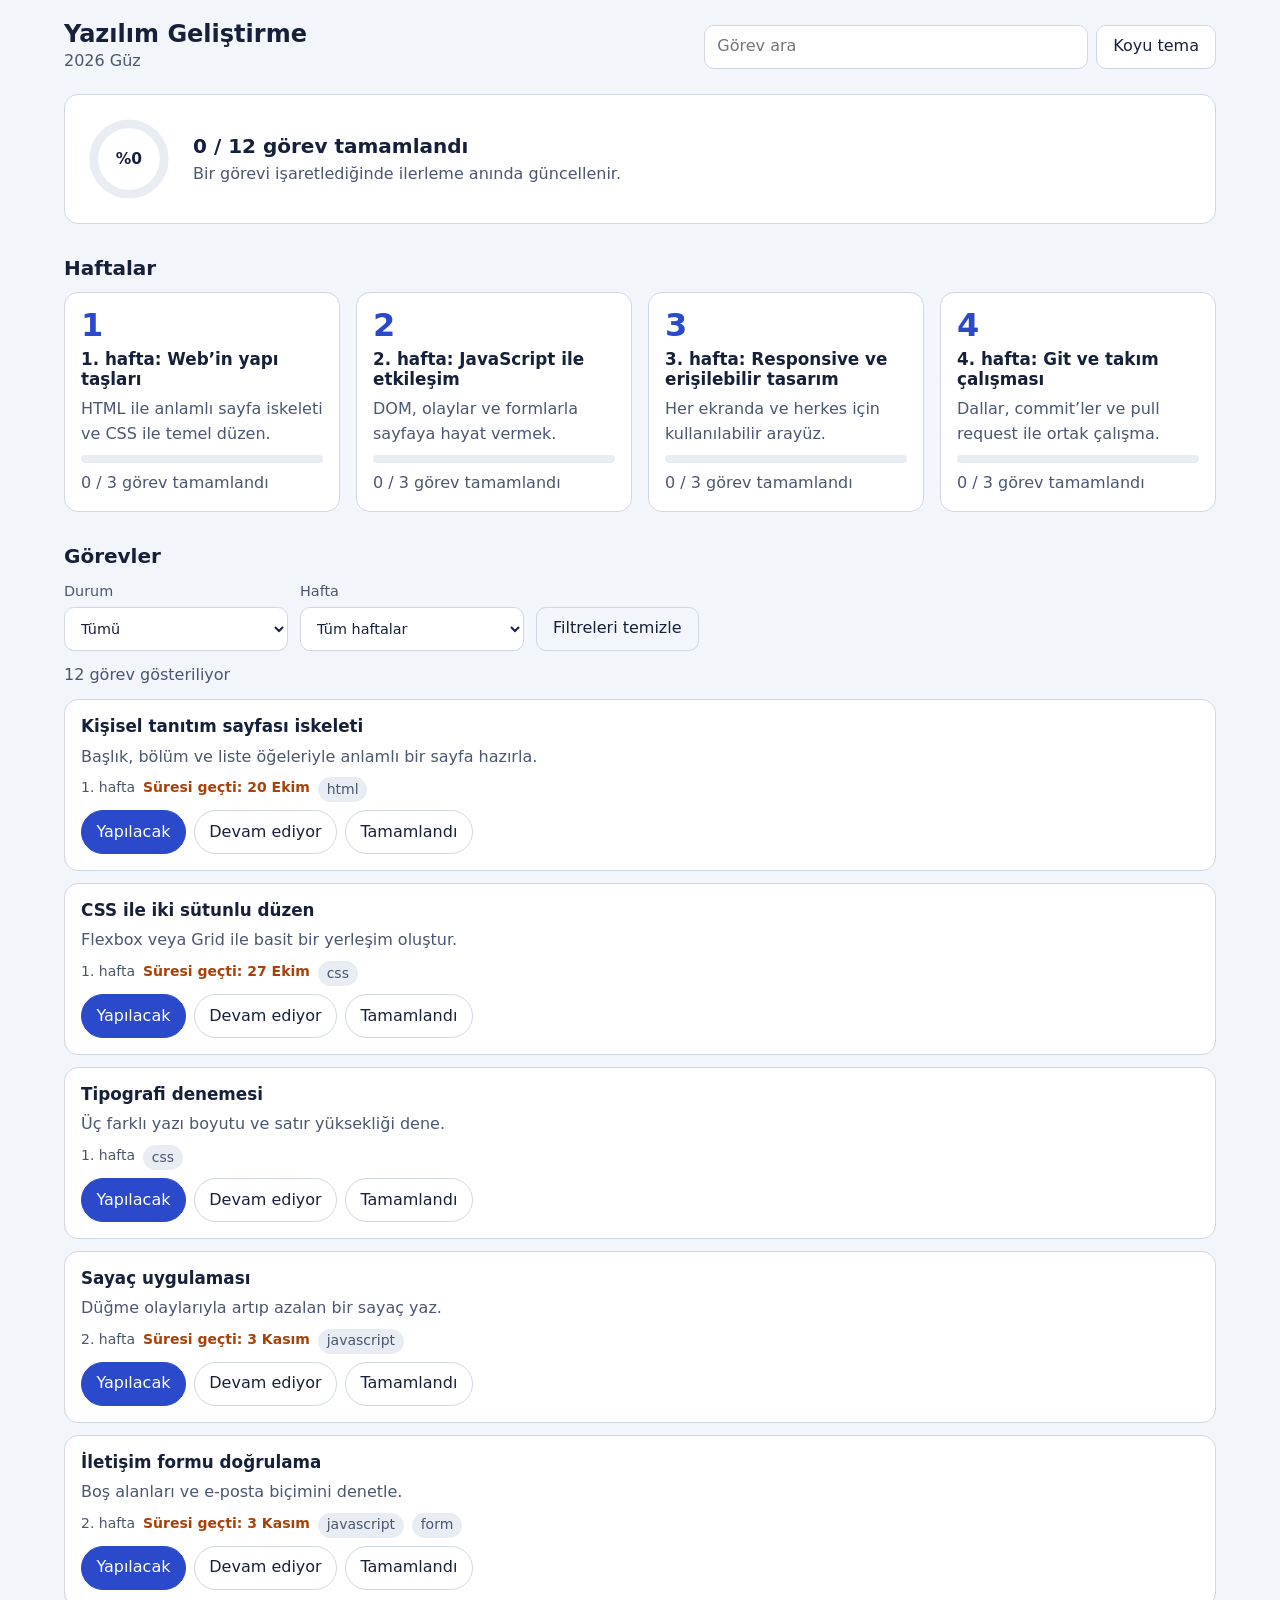
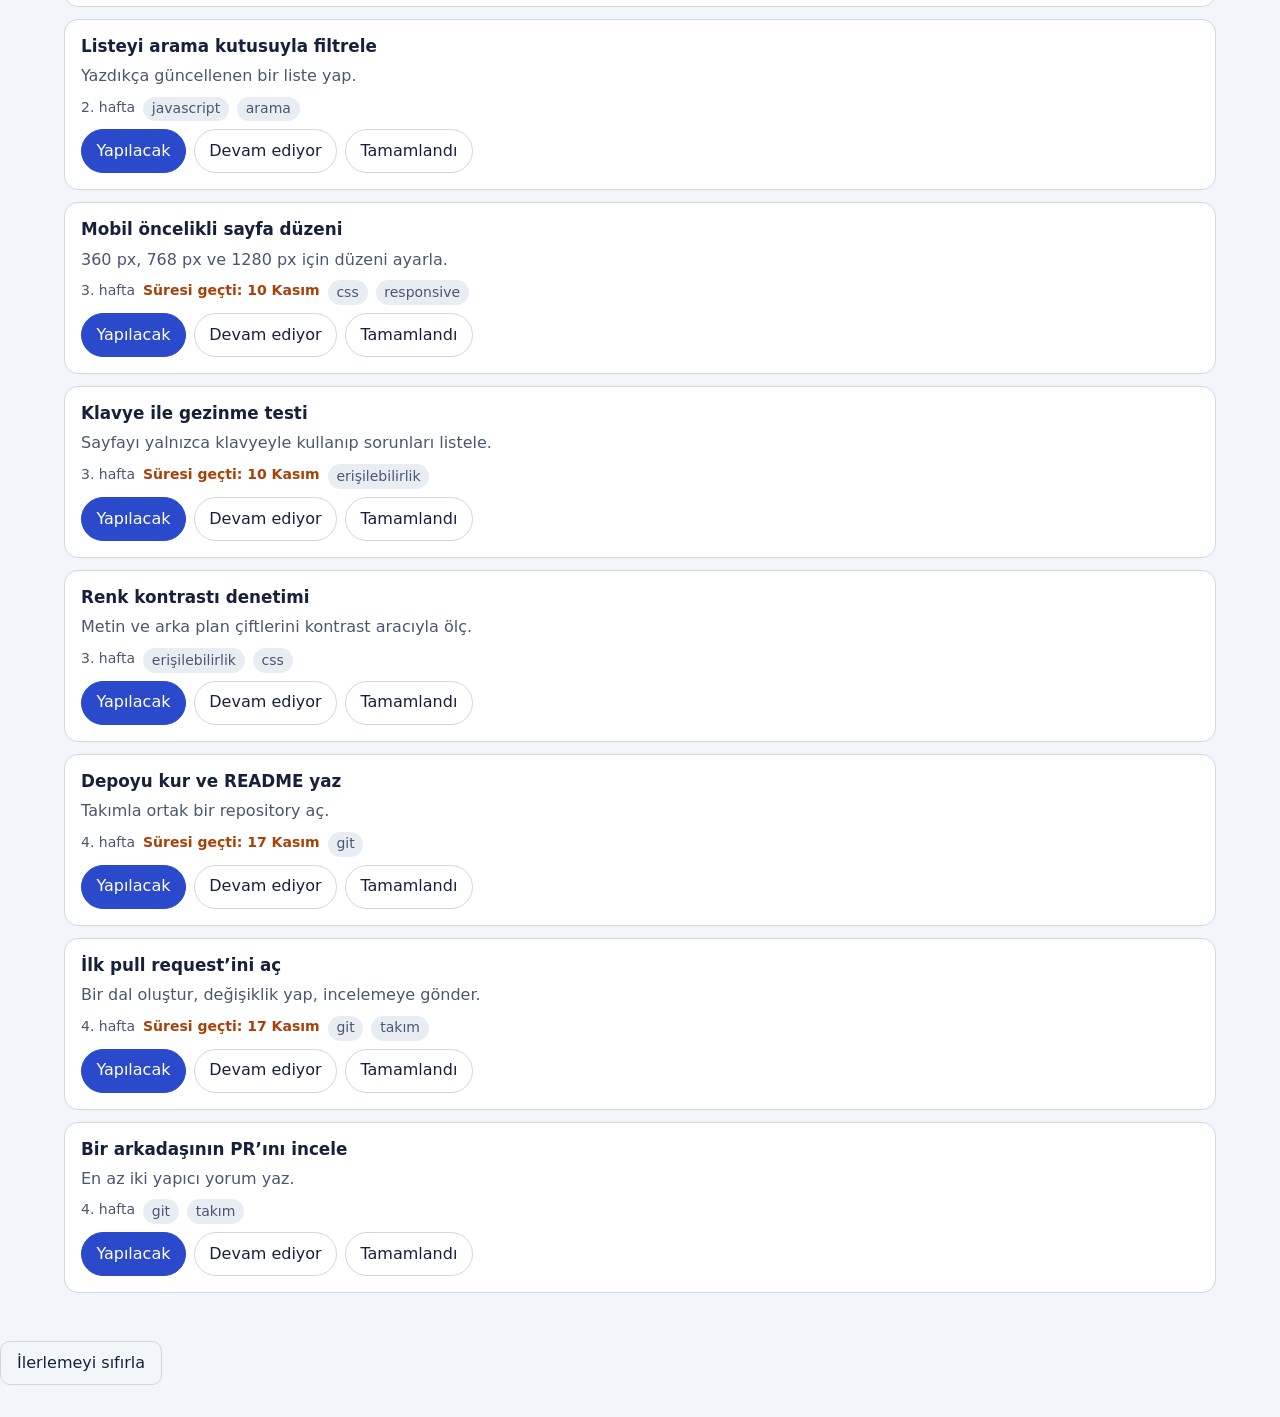
==== index.html @ 651971af "feat(ui): sayfa iskeleti, responsive tasarim ve ana arayuz bilesenlerini ekle" ====
<!DOCTYPE html>
<html lang="tr">
<head>
  <meta charset="utf-8">
  <meta name="viewport" content="width=device-width, initial-scale=1">
  <title>Ders Deneyimi Panosu</title>
  <meta name="description" content="Haftalık ders içeriklerini, görevleri ve ilerlemeni takip et.">
  <link rel="stylesheet" href="css/styles.css">
  <script type="module" src="js/main.js"></script>
</head>
<body>
  <a class="skip-link" href="#gorevler">Görevlere geç</a>

  <header class="topbar">
    <div class="topbar__title">
      <h1 id="course-title">Ders Deneyimi Panosu</h1>
      <p id="course-term" class="muted"></p>
    </div>
    <div class="topbar__tools">
      <label class="search" for="search">
        <span class="visually-hidden">Görevlerde ara</span>
        <input id="search" type="search" placeholder="Görev ara" autocomplete="off">
      </label>
      <button id="theme-toggle" class="btn" type="button" aria-pressed="false">Koyu tema</button>
    </div>
  </header>

  <main>
    <div id="notice" class="notice" role="status" hidden></div>

    <section class="overview" aria-labelledby="progress-heading">
      <h2 id="progress-heading" class="visually-hidden">Genel ilerleme</h2>
      <div id="progress-summary"></div>
    </section>

    <section aria-labelledby="weeks-heading">
      <h2 id="weeks-heading">Haftalar</h2>
      <div id="weeks" class="weeks"></div>
      <div id="week-detail" class="week-detail" hidden></div>
    </section>

    <section id="gorevler" aria-labelledby="tasks-heading" tabindex="-1">
      <h2 id="tasks-heading">Görevler</h2>
      <div class="filters" role="group" aria-label="Görev filtreleri">
        <label>Durum
          <select id="filter-status">
            <option value="all">Tümü</option>
            <option value="todo">Yapılacak</option>
            <option value="in_progress">Devam eden</option>
            <option value="done">Tamamlanan</option>
          </select>
        </label>
        <label>Hafta
          <select id="filter-week"><option value="all">Tüm haftalar</option></select>
        </label>
        <button id="filter-clear" class="btn btn--quiet" type="button">Filtreleri temizle</button>
      </div>
      <p id="result-count" class="muted" aria-live="polite"></p>
      <ul id="task-list" class="tasks"></ul>
    </section>
  </main>

  <footer class="footer muted">
    <button id="reset" class="btn btn--quiet" type="button">İlerlemeyi sıfırla</button>
  </footer>
</body>
</html>
---- css/styles.css ----
/* Tasarım belirteçleri (design tokens). Koyu tema: sistem tercihi veya data-theme="dark". */
:root {
  --bg: #f2f5f9;
  --surface: #ffffff;
  --surface-2: #e8edf4;
  --ink: #17203a;
  --ink-soft: #4b5670;
  --line: #cfd7e3;
  --accent: #2b4acb;
  --accent-ink: #ffffff;
  --done: #11795a;
  --warn: #a8420a;
  --focus: #2b4acb;
  --radius: 14px;
  --font: system-ui, -apple-system, "Segoe UI", Roboto, sans-serif;
  color-scheme: light;
}

@media (prefers-color-scheme: dark) {
  :root:not([data-theme="light"]) {
    --bg: #0f1424;
    --surface: #182038;
    --surface-2: #222c4a;
    --ink: #e8ecf8;
    --ink-soft: #aab4d0;
    --line: #2f3a5c;
    --accent: #8ea2ff;
    --accent-ink: #0f1424;
    --done: #4fd1a5;
    --warn: #ffb27a;
    --focus: #8ea2ff;
    color-scheme: dark;
  }
}

:root[data-theme="dark"] {
  --bg: #0f1424;
  --surface: #182038;
  --surface-2: #222c4a;
  --ink: #e8ecf8;
  --ink-soft: #aab4d0;
  --line: #2f3a5c;
  --accent: #8ea2ff;
  --accent-ink: #0f1424;
  --done: #4fd1a5;
  --warn: #ffb27a;
  --focus: #8ea2ff;
  color-scheme: dark;
}

*, *::before, *::after { box-sizing: border-box; }

html { scroll-behavior: smooth; }

body {
  margin: 0;
  font-family: var(--font);
  font-size: 1rem;
  line-height: 1.55;
  color: var(--ink);
  background: var(--bg);
}

main, .topbar, .footer {
  width: min(100% - 2rem, 72rem);
  margin-inline: auto;
}

h1, h2, h3 { line-height: 1.2; margin: 0; }
h1 { font-size: 1.5rem; }
h2 { font-size: 1.25rem; margin-bottom: 0.75rem; }
h3 { font-size: 1.05rem; }

.muted { color: var(--ink-soft); margin: 0; }

.visually-hidden {
  position: absolute; width: 1px; height: 1px; padding: 0; margin: -1px;
  overflow: hidden; clip: rect(0 0 0 0); white-space: nowrap; border: 0;
}

.skip-link {
  position: absolute; left: 0.5rem; top: -4rem;
  background: var(--accent); color: var(--accent-ink);
  padding: 0.6rem 1rem; border-radius: 8px; z-index: 10;
}
.skip-link:focus { top: 0.5rem; }

:focus-visible { outline: 3px solid var(--focus); outline-offset: 2px; }

/* Üst çubuk */
.topbar {
  display: flex; flex-wrap: wrap; gap: 1rem;
  align-items: center; justify-content: space-between;
  padding-block: 1.25rem;
}
.topbar__tools { display: flex; gap: 0.5rem; flex: 1 1 18rem; justify-content: flex-end; }
.search { flex: 1 1 12rem; max-width: 24rem; }

input[type="search"], select {
  width: 100%; min-height: 44px; padding: 0.5rem 0.75rem;
  font: inherit; color: var(--ink);
  background: var(--surface); border: 1px solid var(--line); border-radius: 10px;
}

.btn {
  min-height: 44px; padding: 0.5rem 1rem; font: inherit; cursor: pointer;
  color: var(--ink); background: var(--surface);
  border: 1px solid var(--line); border-radius: 10px;
}
.btn:hover { background: var(--surface-2); }
.btn--quiet { background: transparent; }

main { display: grid; gap: 2rem; padding-bottom: 3rem; }

.notice {
  padding: 0.75rem 1rem; border-radius: 10px;
  background: var(--surface-2); border: 1px solid var(--line);
}

/* Genel ilerleme */
.overview {
  display: flex; align-items: center; gap: 1.25rem;
  padding: 1.25rem; border-radius: var(--radius);
  background: var(--surface); border: 1px solid var(--line);
}
.ring { width: 5.5rem; height: 5.5rem; flex: none; }
.ring__track { stroke: var(--surface-2); }
.ring__value { stroke: var(--done); transition: stroke-dashoffset 0.3s ease; }
.ring text { fill: var(--ink); font-weight: 700; font-size: 1.1rem; }
.overview__text strong { font-size: 1.25rem; }

/* Hafta kartları */
.weeks { display: grid; gap: 1rem; grid-template-columns: repeat(auto-fill, minmax(15rem, 1fr)); }

.week-card {
  display: grid; gap: 0.5rem; text-align: left; font: inherit; color: inherit;
  padding: 1rem; cursor: pointer; min-height: 44px;
  background: var(--surface); border: 1px solid var(--line); border-radius: var(--radius);
}
.week-card:hover { border-color: var(--accent); }
.week-card[aria-pressed="true"] { border-color: var(--accent); box-shadow: inset 0 0 0 2px var(--accent); }
.week-card__no { font-size: 2rem; font-weight: 800; line-height: 1; color: var(--accent); }
.bar { height: 0.5rem; border-radius: 99px; background: var(--surface-2); overflow: hidden; }
.bar > span { display: block; height: 100%; background: var(--done); transition: width 0.3s ease; }

.week-detail {
  margin-top: 1rem; padding: 1rem 1.25rem; border-radius: var(--radius);
  background: var(--surface); border: 1px solid var(--line);
}
.week-detail ul { margin: 0.5rem 0 0; padding-left: 1.25rem; }
.week-detail a { color: var(--accent); }

/* Filtreler */
.filters { display: flex; flex-wrap: wrap; gap: 0.75rem; align-items: end; margin-bottom: 0.75rem; }
.filters label { display: grid; gap: 0.25rem; font-size: 0.9rem; color: var(--ink-soft); flex: 1 1 10rem; max-width: 14rem; }

/* Görevler */
.tasks { list-style: none; margin: 0.75rem 0 0; padding: 0; display: grid; gap: 0.75rem; }

.task {
  display: grid; gap: 0.5rem; padding: 1rem;
  background: var(--surface); border: 1px solid var(--line); border-radius: var(--radius);
}
.task[data-status="done"] .task__title { text-decoration: line-through; color: var(--ink-soft); }
.task__meta { display: flex; flex-wrap: wrap; gap: 0.5rem; font-size: 0.875rem; color: var(--ink-soft); }
.tag { padding: 0.1rem 0.55rem; border-radius: 99px; background: var(--surface-2); }
.overdue { color: var(--warn); font-weight: 600; }

.status { display: flex; flex-wrap: wrap; gap: 0.5rem; }
.status button {
  min-height: 44px; padding: 0.4rem 0.9rem; font: inherit; cursor: pointer;
  color: var(--ink); background: var(--surface); border: 1px solid var(--line); border-radius: 99px;
}
.status button[aria-pressed="true"] { background: var(--accent); color: var(--accent-ink); border-color: var(--accent); }

.empty { padding: 1.5rem; text-align: center; border: 1px dashed var(--line); border-radius: var(--radius); }

.footer { padding-bottom: 2rem; }

@media (max-width: 40rem) {
  .overview { flex-direction: column; align-items: flex-start; }
  .topbar__tools { justify-content: stretch; }
  .filters label { max-width: none; }
}

@media (prefers-reduced-motion: reduce) {
  * { transition: none !important; scroll-behavior: auto !important; }
}
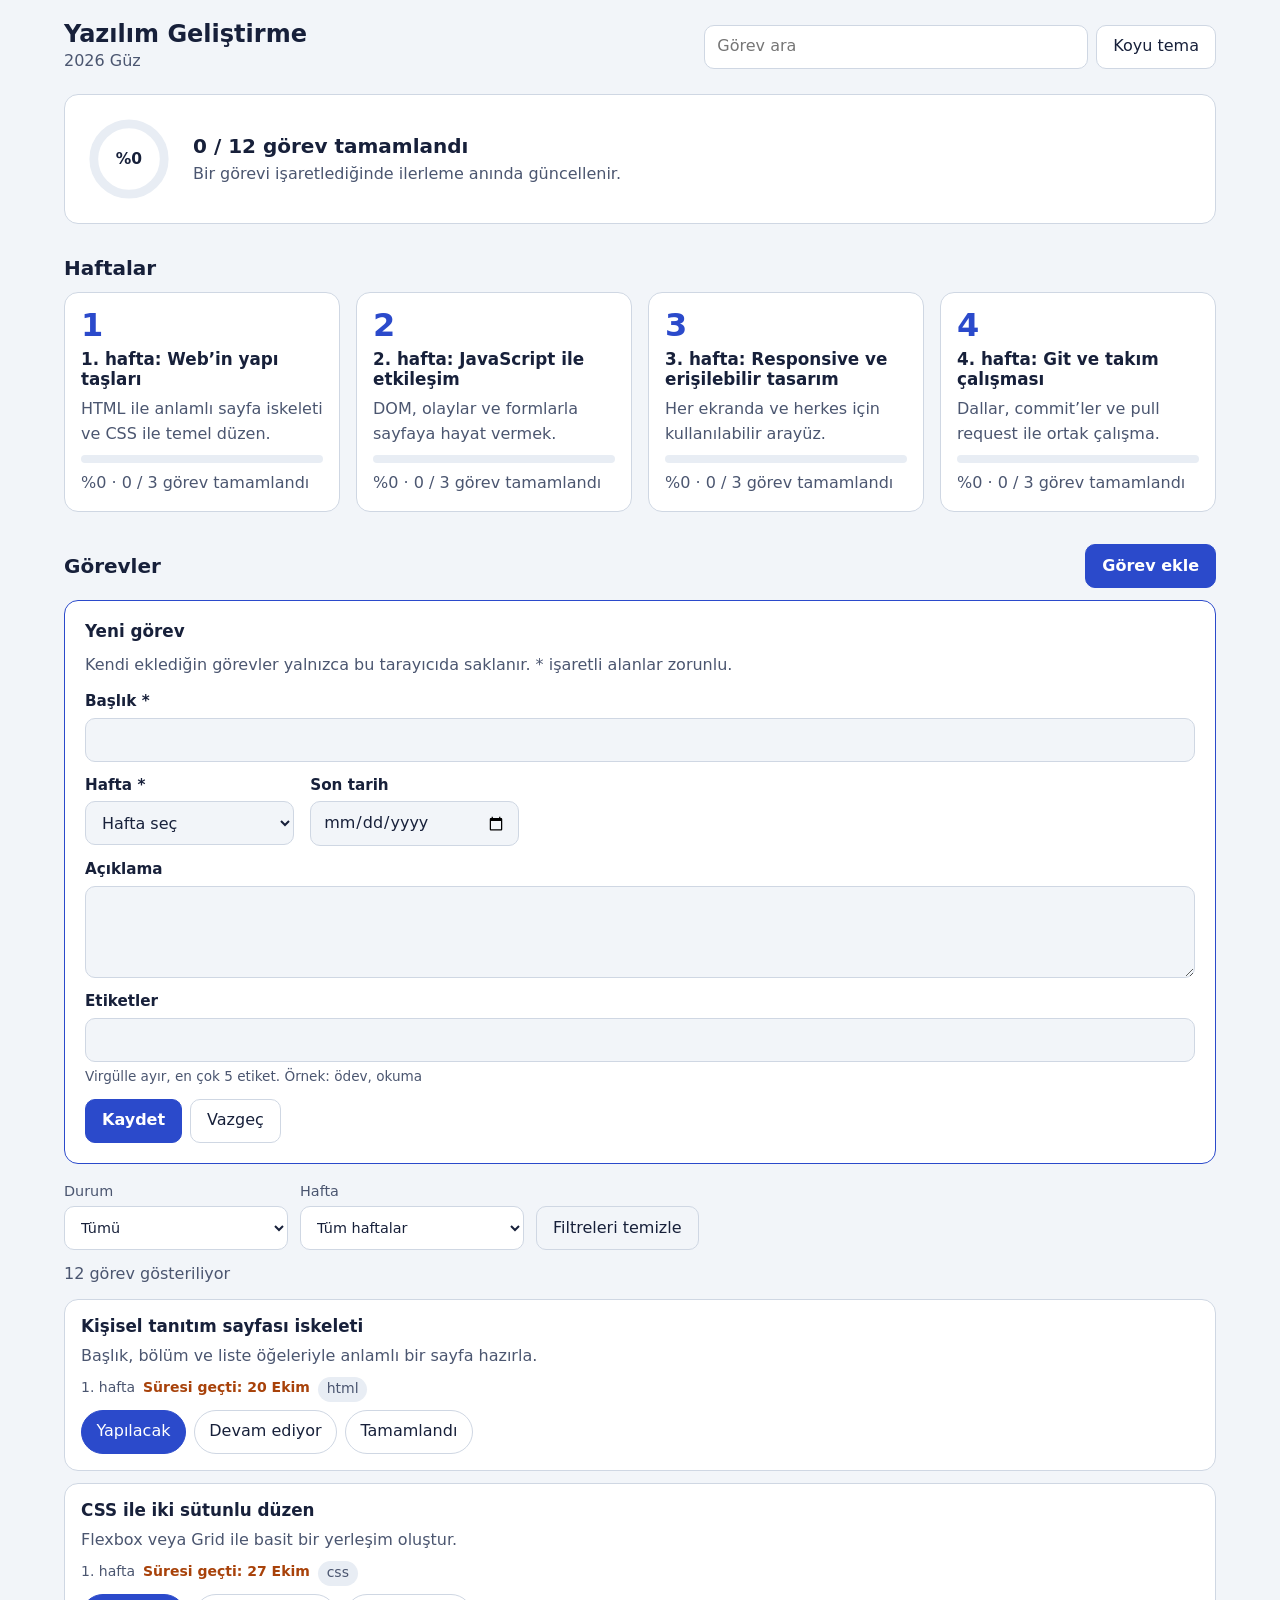
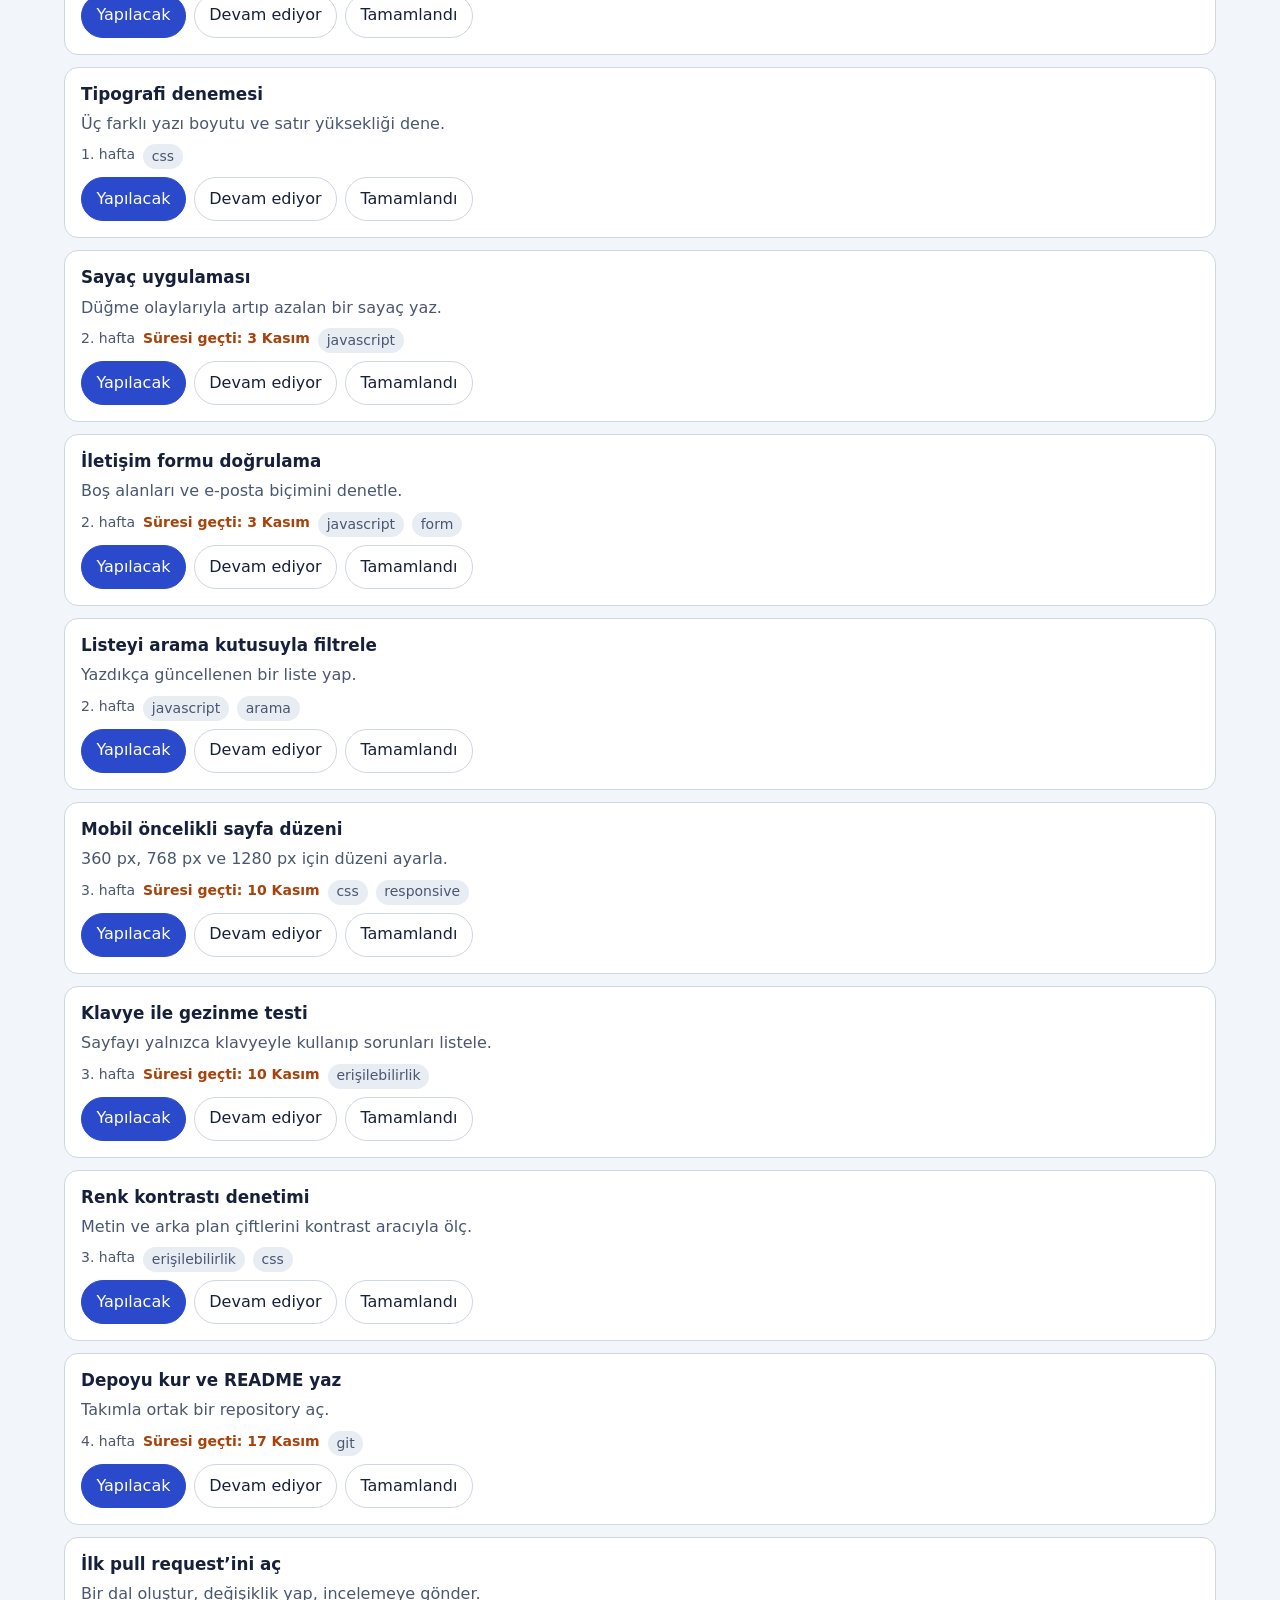
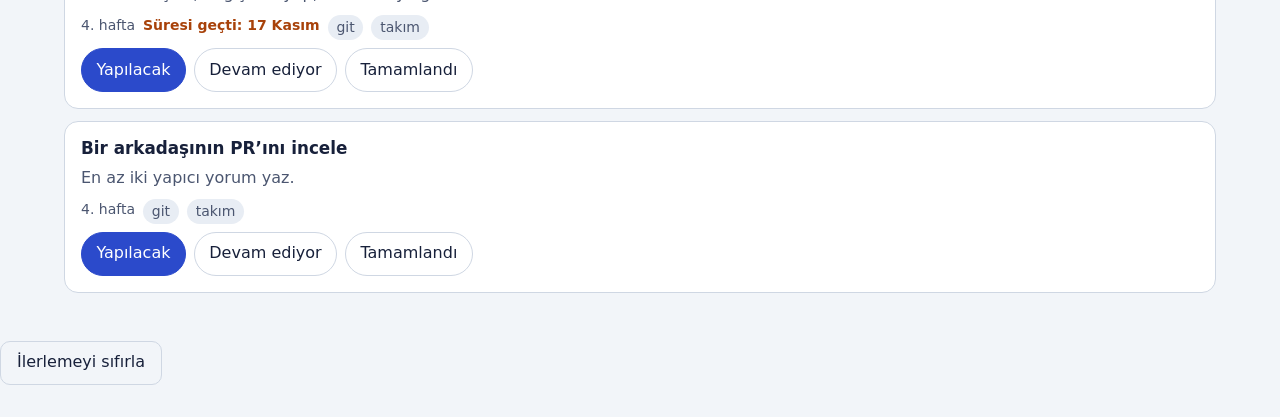
==== commit 614baad5: "feat: kendi görevini ekleme, düzenleme ve silme formu (#85) Teknik doküman form etkileşimini, takip " ====
--- a/index.html
+++ b/index.html
@@ -5,6 +5,13 @@
   <meta name="viewport" content="width=device-width, initial-scale=1">
   <title>Ders Deneyimi Panosu</title>
   <meta name="description" content="Haftalık ders içeriklerini, görevleri ve ilerlemeni takip et.">
+  <script>
+    // Kayıtlı temayı CSS yüklenmeden uygula; koyu tema seçiliyken sayfa bir an açık görünmesin (#51).
+    try {
+      const theme = JSON.parse(localStorage.getItem('ldp:v1:prefs'))?.theme;
+      if (theme === 'light' || theme === 'dark') document.documentElement.setAttribute('data-theme', theme);
+    } catch { /* depolama yoksa sistem teması kullanılır */ }
+  </script>
   <link rel="stylesheet" href="css/styles.css">
   <script type="module" src="js/main.js"></script>
 </head>
@@ -27,6 +34,7 @@
 
   <main>
     <div id="notice" class="notice" role="status" hidden></div>
+    <p id="announce" class="visually-hidden" role="status" aria-live="polite"></p>
 
     <section class="overview" aria-labelledby="progress-heading">
       <h2 id="progress-heading" class="visually-hidden">Genel ilerleme</h2>
@@ -40,7 +48,48 @@
     </section>
 
     <section id="gorevler" aria-labelledby="tasks-heading" tabindex="-1">
-      <h2 id="tasks-heading">Görevler</h2>
+      <div class="section-head">
+        <h2 id="tasks-heading">Görevler</h2>
+        <button id="task-add" class="btn btn--primary" type="button" aria-expanded="false" aria-controls="task-form">Görev ekle</button>
+      </div>
+
+      <form id="task-form" class="task-form" novalidate hidden aria-labelledby="task-form-heading">
+        <h3 id="task-form-heading">Yeni görev</h3>
+        <p class="muted">Kendi eklediğin görevler yalnızca bu tarayıcıda saklanır. <span aria-hidden="true">*</span> işaretli alanlar zorunlu.</p>
+        <div class="task-form__grid">
+          <div class="field field--wide">
+            <label for="tf-title">Başlık <span aria-hidden="true">*</span></label>
+            <input id="tf-title" name="title" type="text" maxlength="120" required aria-describedby="tf-title-error" autocomplete="off">
+            <p id="tf-title-error" class="field-error" hidden></p>
+          </div>
+          <div class="field">
+            <label for="tf-week">Hafta <span aria-hidden="true">*</span></label>
+            <select id="tf-week" name="weekId" required aria-describedby="tf-week-error"></select>
+            <p id="tf-week-error" class="field-error" hidden></p>
+          </div>
+          <div class="field">
+            <label for="tf-due">Son tarih</label>
+            <input id="tf-due" name="dueDate" type="date" aria-describedby="tf-due-error">
+            <p id="tf-due-error" class="field-error" hidden></p>
+          </div>
+          <div class="field field--wide">
+            <label for="tf-desc">Açıklama</label>
+            <textarea id="tf-desc" name="description" rows="3" maxlength="500" aria-describedby="tf-desc-error"></textarea>
+            <p id="tf-desc-error" class="field-error" hidden></p>
+          </div>
+          <div class="field field--wide">
+            <label for="tf-tags">Etiketler</label>
+            <input id="tf-tags" name="tags" type="text" autocomplete="off" aria-describedby="tf-tags-hint tf-tags-error">
+            <p id="tf-tags-hint" class="muted field-hint">Virgülle ayır, en çok 5 etiket. Örnek: ödev, okuma</p>
+            <p id="tf-tags-error" class="field-error" hidden></p>
+          </div>
+        </div>
+        <div class="task-form__actions">
+          <button class="btn btn--primary" type="submit">Kaydet</button>
+          <button id="task-form-cancel" class="btn btn--quiet" type="button">Vazgeç</button>
+        </div>
+      </form>
+
       <div class="filters" role="group" aria-label="Görev filtreleri">
         <label>Durum
           <select id="filter-status">
--- a/css/styles.css
+++ b/css/styles.css
@@ -123,6 +123,7 @@
   padding: 1.25rem; border-radius: var(--radius);
   background: var(--surface); border: 1px solid var(--line);
 }
+.overview__inner { display: flex; flex-wrap: wrap; align-items: center; gap: 1.25rem; }
 .ring { width: 5.5rem; height: 5.5rem; flex: none; }
 .ring__track { stroke: var(--surface-2); }
 .ring__value { stroke: var(--done); transition: stroke-dashoffset 0.3s ease; }
@@ -173,6 +174,35 @@
 }
 .status button[aria-pressed="true"] { background: var(--accent); color: var(--accent-ink); border-color: var(--accent); }
 
+/* Görev formu (#85) */
+.section-head { display: flex; flex-wrap: wrap; gap: 0.75rem; align-items: center; justify-content: space-between; margin-bottom: 0.75rem; }
+.section-head h2 { margin: 0; }
+.btn--primary { background: var(--accent); color: var(--accent-ink); border-color: var(--accent); font-weight: 600; }
+.btn--primary:hover { background: var(--accent); filter: brightness(1.08); }
+
+.task-form {
+  display: grid; gap: 0.75rem; margin-bottom: 1rem; padding: 1.25rem;
+  background: var(--surface); border: 1px solid var(--accent); border-radius: var(--radius);
+}
+.task-form__grid { display: grid; gap: 0.75rem 1rem; grid-template-columns: repeat(auto-fit, minmax(12rem, 1fr)); }
+.field { display: grid; gap: 0.25rem; align-content: start; }
+.field--wide { grid-column: 1 / -1; }
+.field label { font-weight: 600; font-size: 0.95rem; }
+.field input, .field textarea, .field select {
+  width: 100%; min-height: 44px; padding: 0.5rem 0.75rem; font: inherit; color: var(--ink);
+  background: var(--bg); border: 1px solid var(--line); border-radius: 10px;
+}
+.field textarea { resize: vertical; }
+.field [aria-invalid="true"] { border-color: var(--warn); box-shadow: inset 0 0 0 1px var(--warn); }
+.field-error { margin: 0; color: var(--warn); font-size: 0.9rem; font-weight: 600; }
+.field-hint { font-size: 0.85rem; }
+.task-form__actions { display: flex; flex-wrap: wrap; gap: 0.5rem; }
+
+.task__head { display: flex; flex-wrap: wrap; gap: 0.5rem; align-items: baseline; justify-content: space-between; }
+.task__tools { display: flex; gap: 0.25rem; }
+.task__tools .btn { min-height: 44px; padding: 0.35rem 0.75rem; font-size: 0.9rem; }
+.tag--own { background: transparent; border: 1px solid var(--accent); color: var(--accent); }
+
 .empty { padding: 1.5rem; text-align: center; border: 1px dashed var(--line); border-radius: var(--radius); }
 
 .footer { padding-bottom: 2rem; }
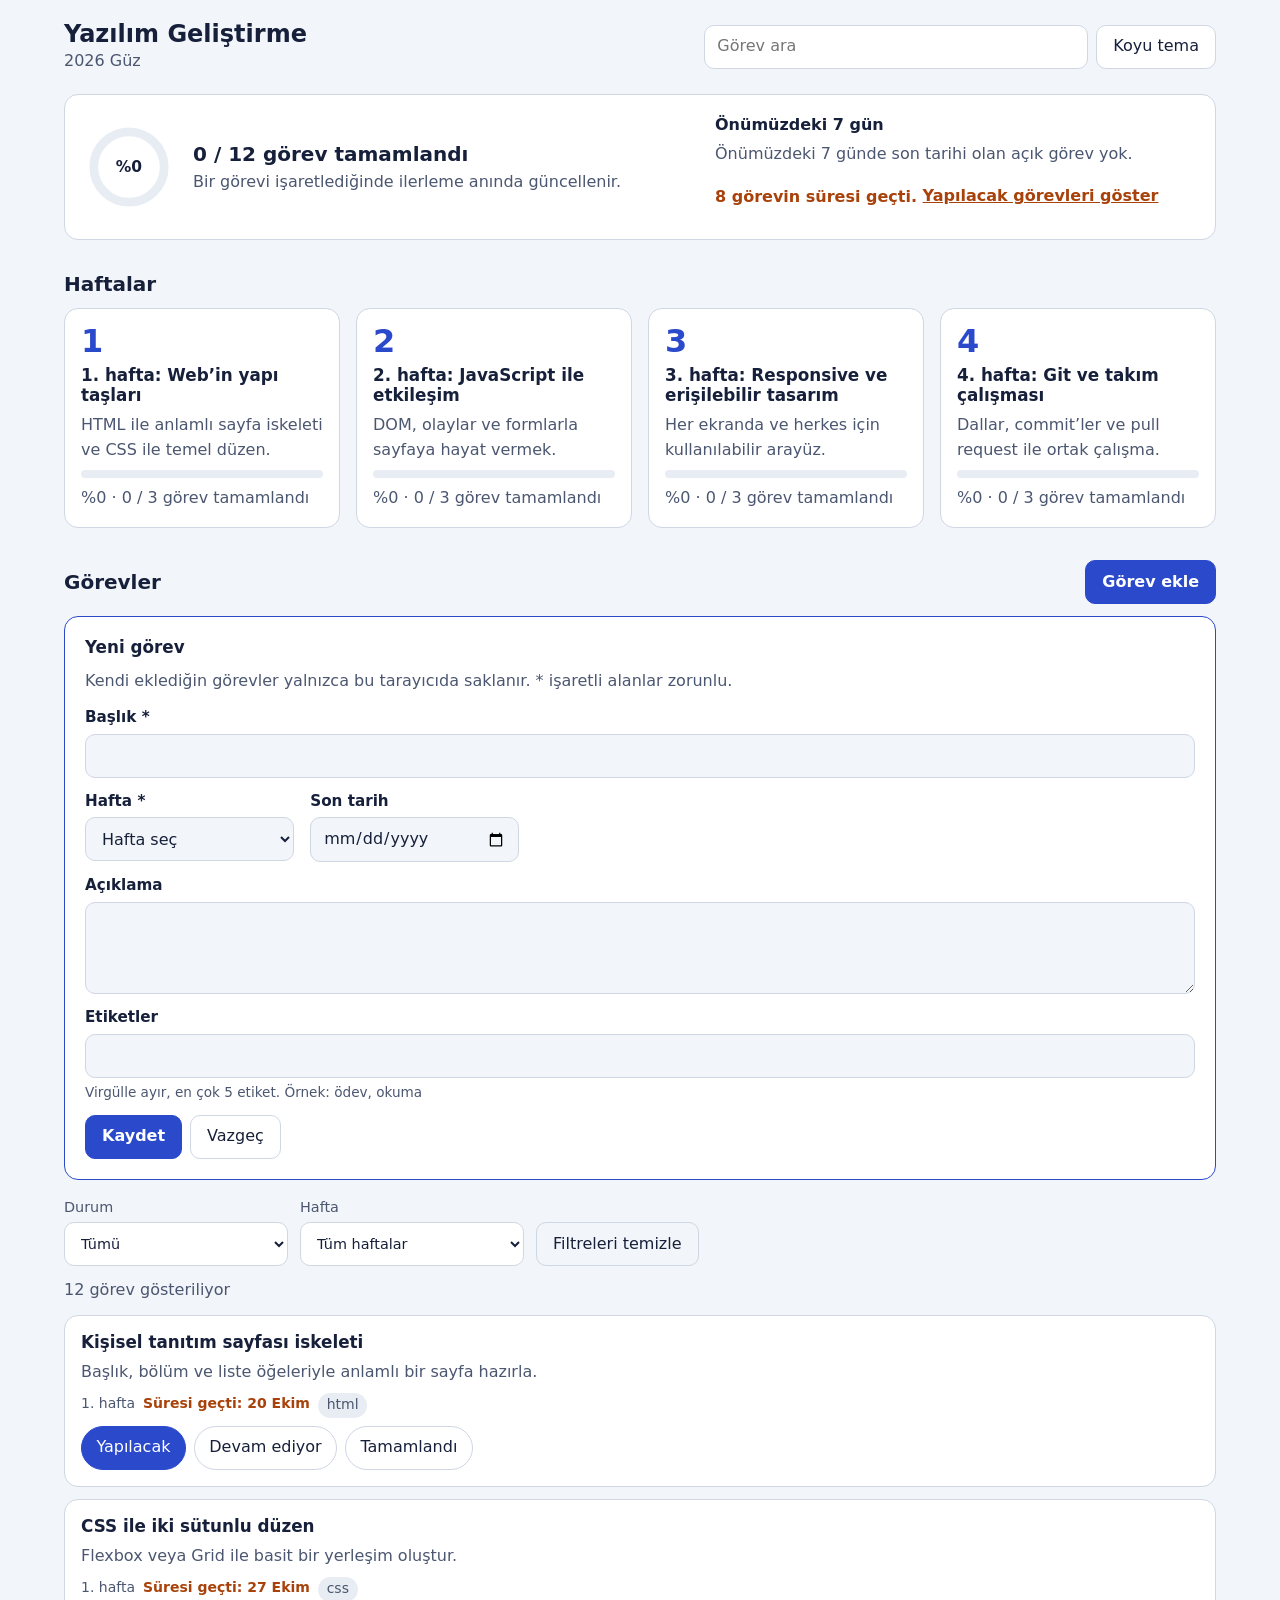
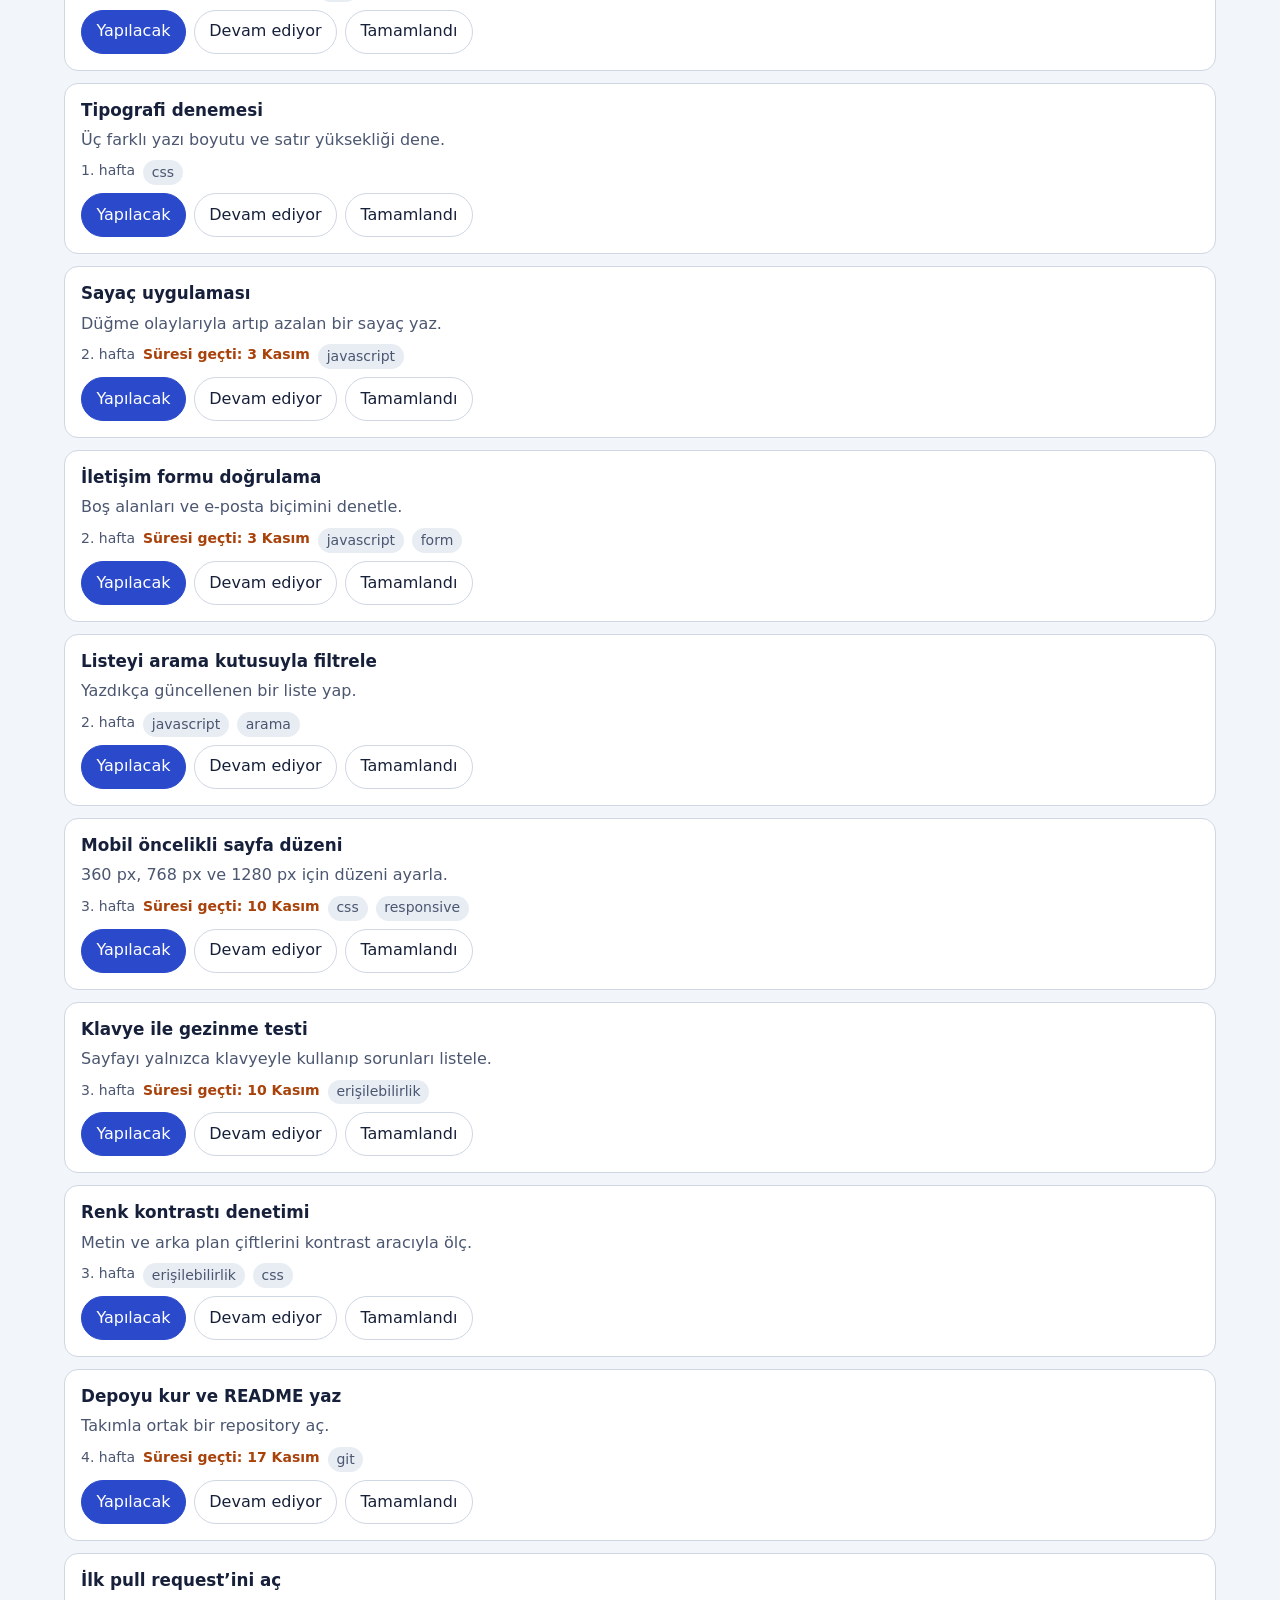
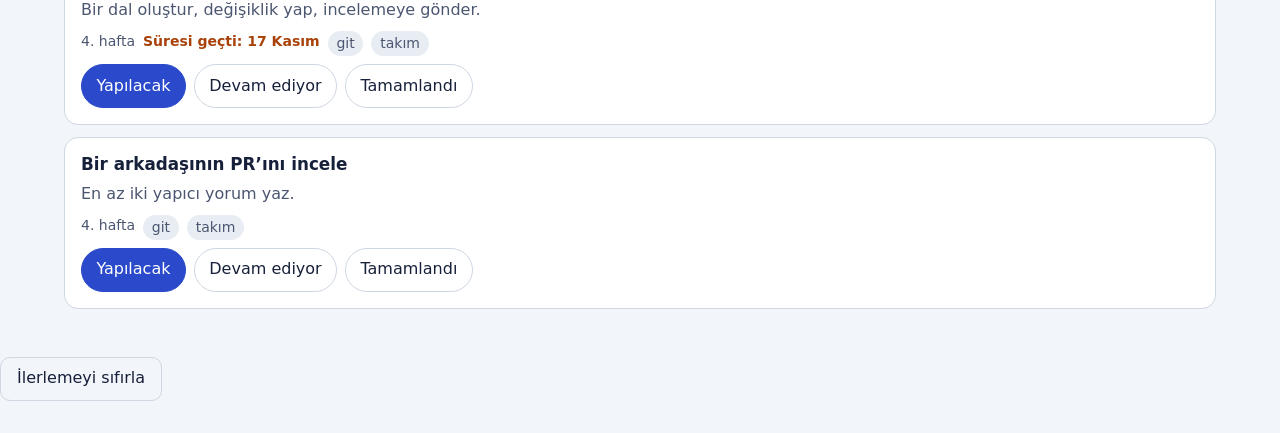
==== commit 90b42bb7: "feat: genel ilerlemenin yanına "önümüzdeki 7 gün" paneli ekle (#86) Teknik doküman projenin to-do li" ====
--- a/index.html
+++ b/index.html
@@ -39,6 +39,7 @@
     <section class="overview" aria-labelledby="progress-heading">
       <h2 id="progress-heading" class="visually-hidden">Genel ilerleme</h2>
       <div id="progress-summary"></div>
+      <div id="upcoming" class="upcoming" aria-labelledby="upcoming-heading"></div>
     </section>
 
     <section aria-labelledby="weeks-heading">
--- a/css/styles.css
+++ b/css/styles.css
@@ -130,6 +130,18 @@
 .ring text { fill: var(--ink); font-weight: 700; font-size: 1.1rem; }
 .overview__text strong { font-size: 1.25rem; }
 
+/* Yaklaşan görevler (#86) */
+.overview { flex-wrap: wrap; justify-content: space-between; }
+.upcoming { flex: 1 1 18rem; max-width: 30rem; display: grid; gap: 0.5rem; }
+.upcoming h3 { font-size: 1rem; }
+.upcoming ul { list-style: none; margin: 0; padding: 0; display: grid; gap: 0.35rem; }
+.upcoming li { display: flex; justify-content: space-between; gap: 0.75rem; padding: 0.4rem 0.6rem; border-radius: 8px; background: var(--surface-2); }
+.upcoming li span:first-child { overflow-wrap: anywhere; }
+.upcoming .when { flex: none; font-weight: 600; color: var(--ink-soft); }
+.upcoming .when--today { color: var(--accent); }
+.upcoming__overdue { margin: 0; color: var(--warn); font-weight: 600; }
+.upcoming__overdue button { font: inherit; color: inherit; background: none; border: 0; padding: 0; min-height: 44px; text-decoration: underline; cursor: pointer; }
+
 /* Hafta kartları */
 .weeks { display: grid; gap: 1rem; grid-template-columns: repeat(auto-fill, minmax(15rem, 1fr)); }
 
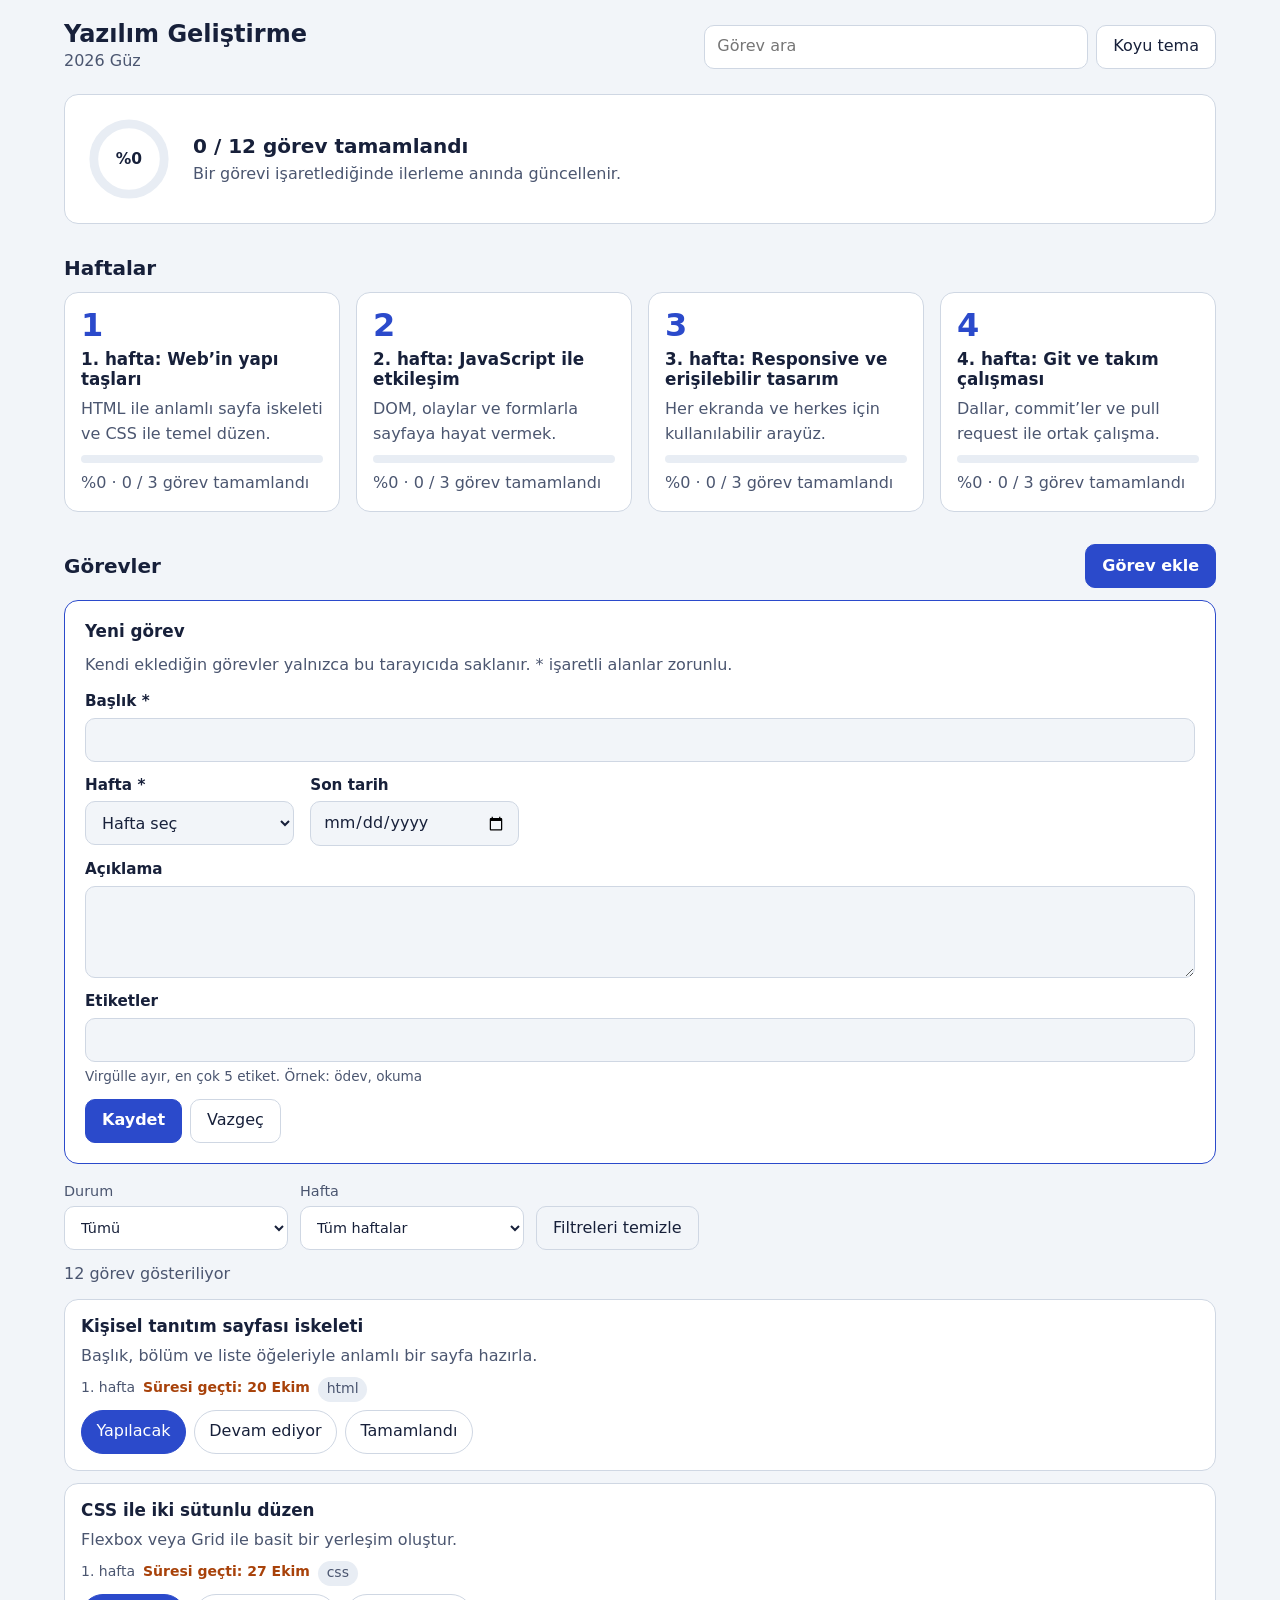
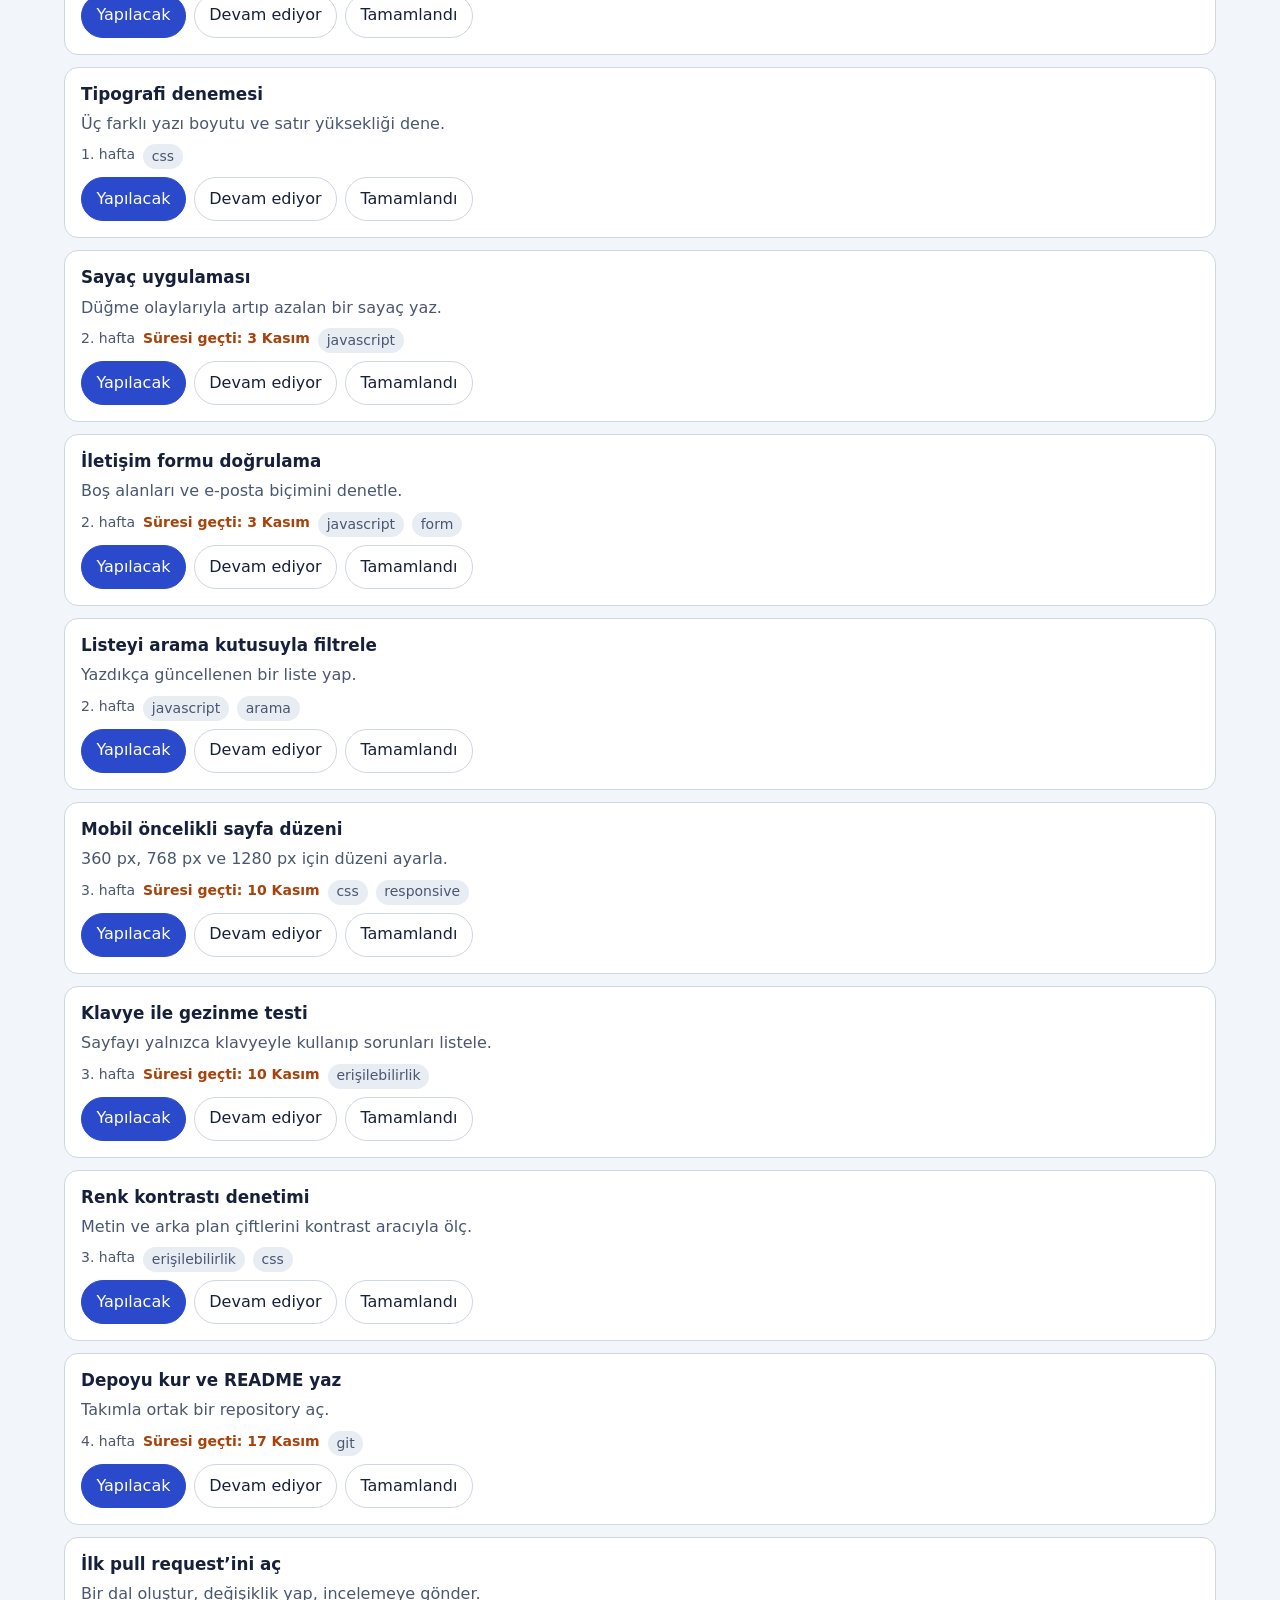
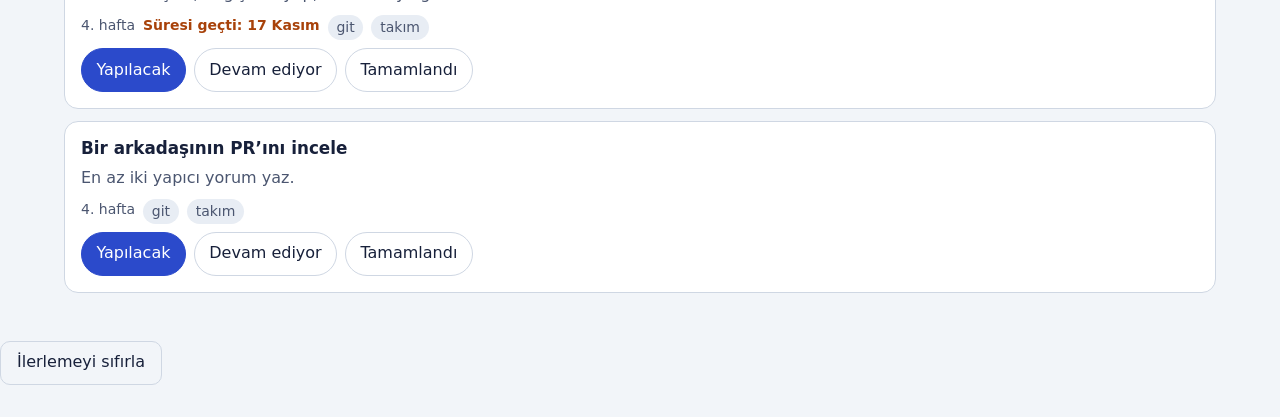
==== commit 51a40b8d: "Merge pull request #91 from hilalakca/feat/85-gorev-formu P1-07.4 Kendi görevini ekleme, düzenleme v" ====
--- a/index.html
+++ b/index.html
@@ -39,7 +39,6 @@
     <section class="overview" aria-labelledby="progress-heading">
       <h2 id="progress-heading" class="visually-hidden">Genel ilerleme</h2>
       <div id="progress-summary"></div>
-      <div id="upcoming" class="upcoming" aria-labelledby="upcoming-heading"></div>
     </section>
 
     <section aria-labelledby="weeks-heading">
--- a/css/styles.css
+++ b/css/styles.css
@@ -130,18 +130,6 @@
 .ring text { fill: var(--ink); font-weight: 700; font-size: 1.1rem; }
 .overview__text strong { font-size: 1.25rem; }
 
-/* Yaklaşan görevler (#86) */
-.overview { flex-wrap: wrap; justify-content: space-between; }
-.upcoming { flex: 1 1 18rem; max-width: 30rem; display: grid; gap: 0.5rem; }
-.upcoming h3 { font-size: 1rem; }
-.upcoming ul { list-style: none; margin: 0; padding: 0; display: grid; gap: 0.35rem; }
-.upcoming li { display: flex; justify-content: space-between; gap: 0.75rem; padding: 0.4rem 0.6rem; border-radius: 8px; background: var(--surface-2); }
-.upcoming li span:first-child { overflow-wrap: anywhere; }
-.upcoming .when { flex: none; font-weight: 600; color: var(--ink-soft); }
-.upcoming .when--today { color: var(--accent); }
-.upcoming__overdue { margin: 0; color: var(--warn); font-weight: 600; }
-.upcoming__overdue button { font: inherit; color: inherit; background: none; border: 0; padding: 0; min-height: 44px; text-decoration: underline; cursor: pointer; }
-
 /* Hafta kartları */
 .weeks { display: grid; gap: 1rem; grid-template-columns: repeat(auto-fill, minmax(15rem, 1fr)); }
 
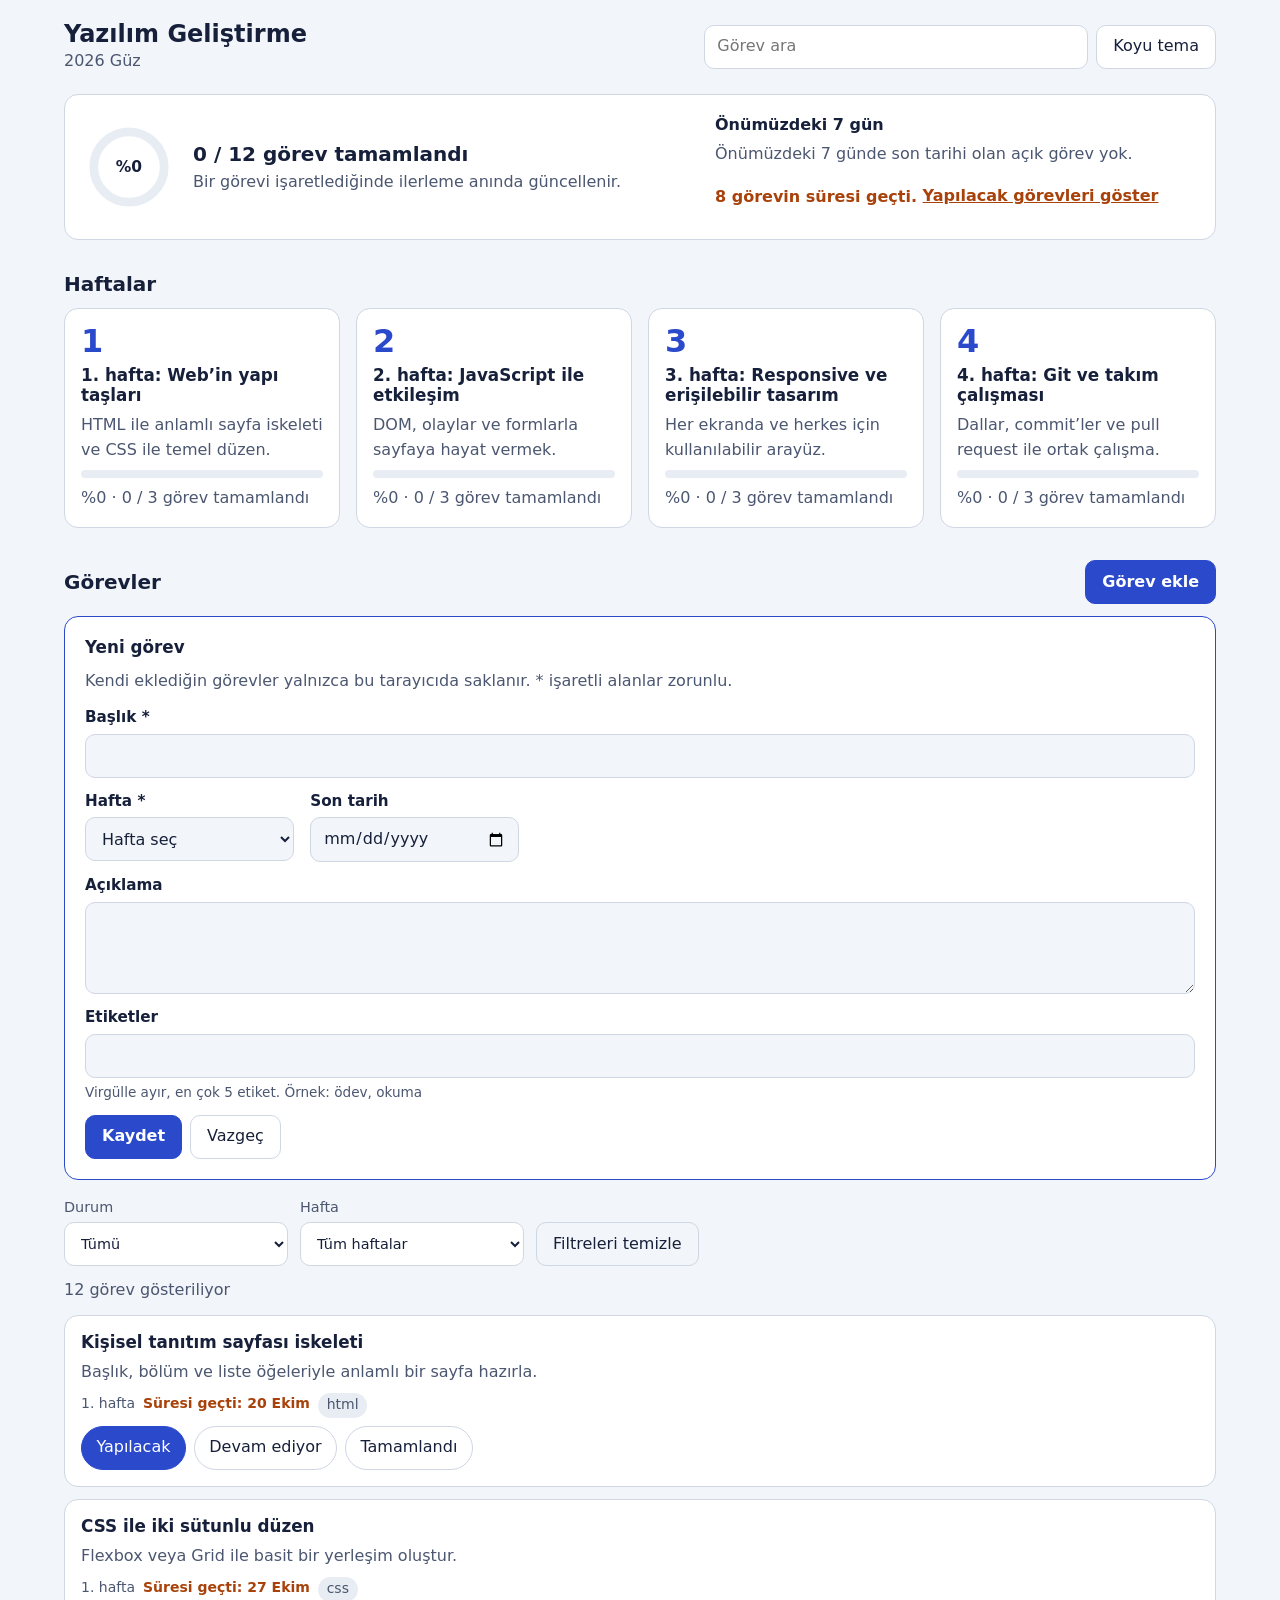
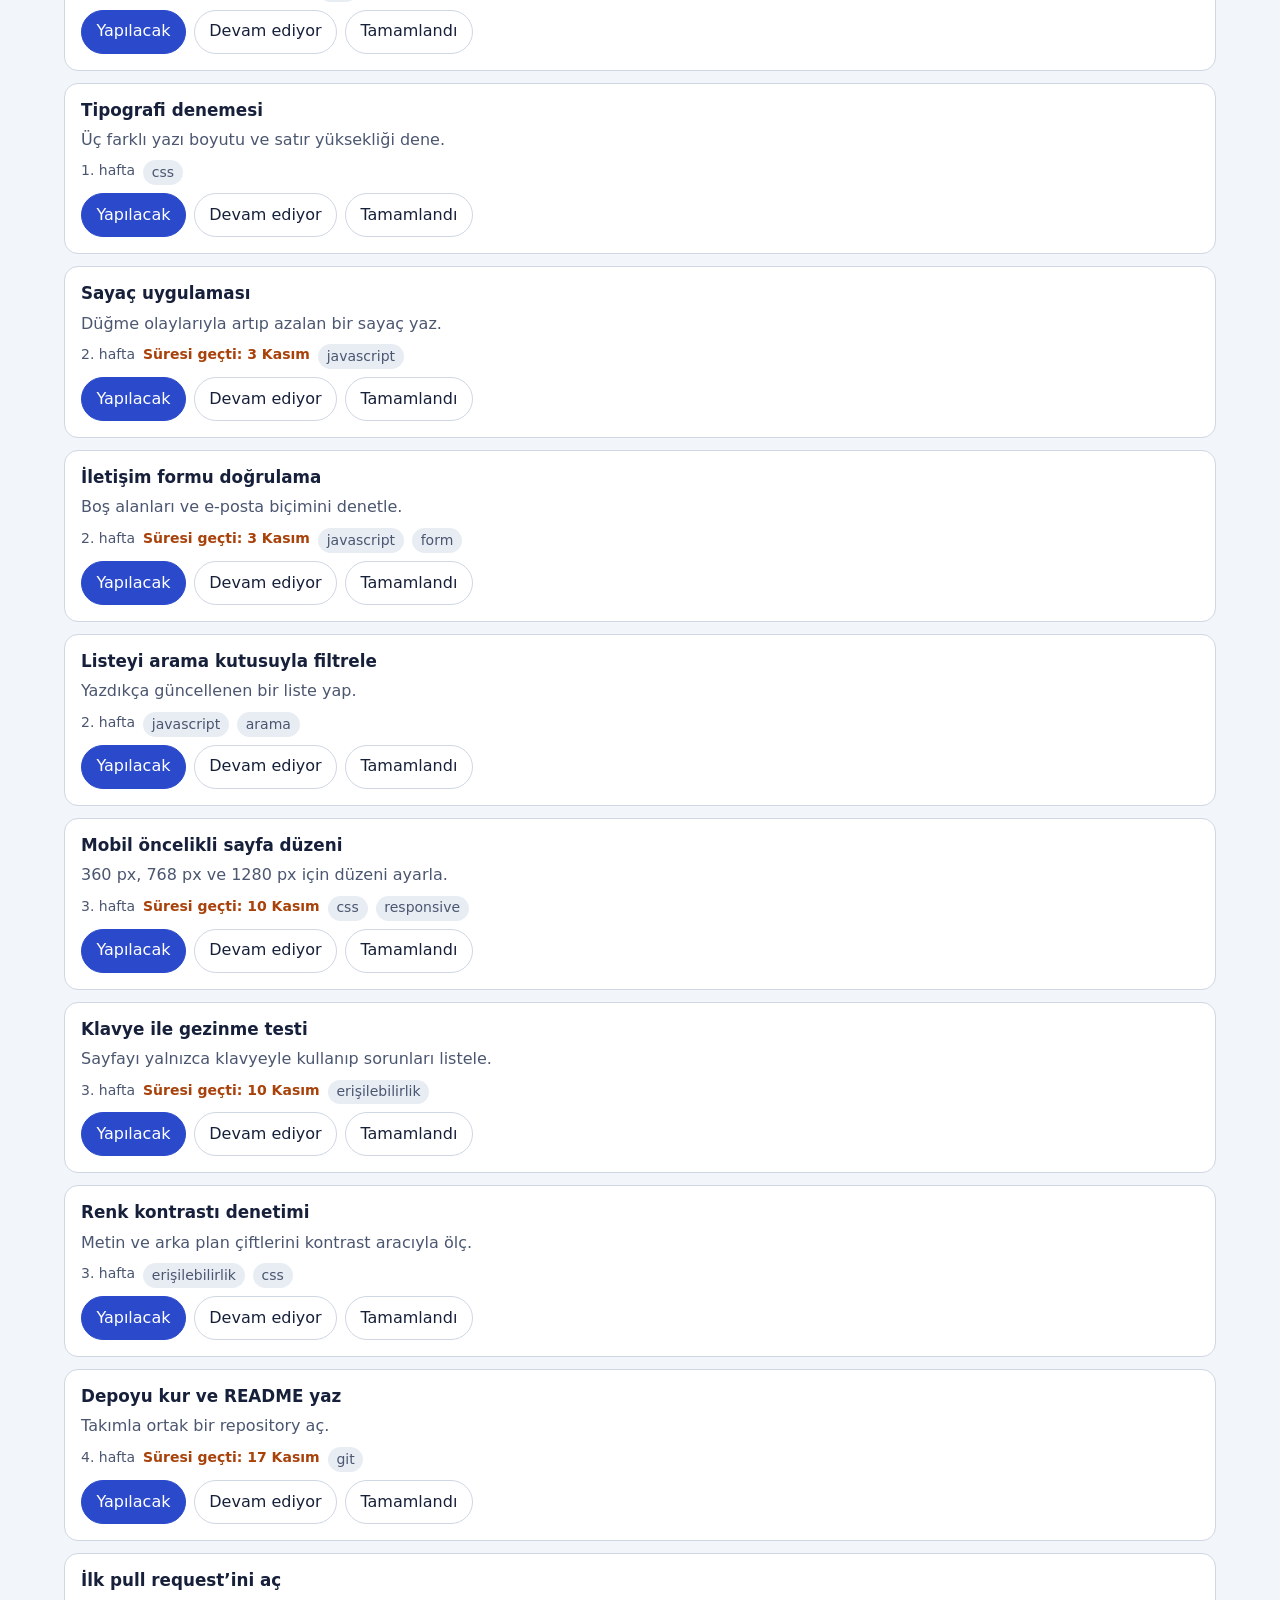
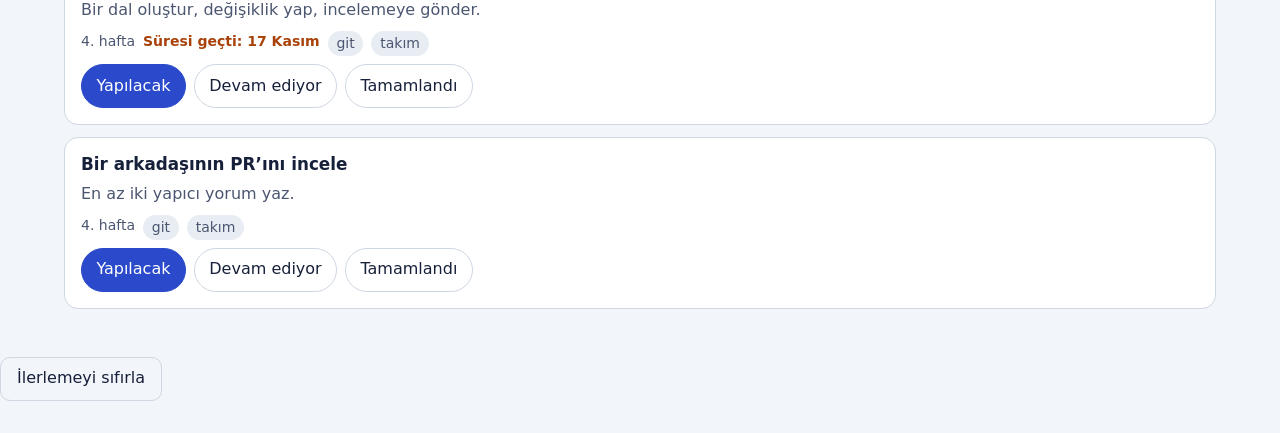
==== commit 6ec83873: "Merge pull request #92 from hilalakca/feat/86-yaklasan-gorevler Önümüzdeki 7 gün paneli, simge düzel" ====
--- a/index.html
+++ b/index.html
@@ -5,6 +5,7 @@
   <meta name="viewport" content="width=device-width, initial-scale=1">
   <title>Ders Deneyimi Panosu</title>
   <meta name="description" content="Haftalık ders içeriklerini, görevleri ve ilerlemeni takip et.">
+  <link rel="icon" href="favicon.svg" type="image/svg+xml">
   <script>
     // Kayıtlı temayı CSS yüklenmeden uygula; koyu tema seçiliyken sayfa bir an açık görünmesin (#51).
     try {
@@ -39,6 +40,7 @@
     <section class="overview" aria-labelledby="progress-heading">
       <h2 id="progress-heading" class="visually-hidden">Genel ilerleme</h2>
       <div id="progress-summary"></div>
+      <div id="upcoming" class="upcoming" aria-labelledby="upcoming-heading"></div>
     </section>
 
     <section aria-labelledby="weeks-heading">
--- a/css/styles.css
+++ b/css/styles.css
@@ -130,6 +130,18 @@
 .ring text { fill: var(--ink); font-weight: 700; font-size: 1.1rem; }
 .overview__text strong { font-size: 1.25rem; }
 
+/* Yaklaşan görevler (#86) */
+.overview { flex-wrap: wrap; justify-content: space-between; }
+.upcoming { flex: 1 1 18rem; max-width: 30rem; display: grid; gap: 0.5rem; }
+.upcoming h3 { font-size: 1rem; }
+.upcoming ul { list-style: none; margin: 0; padding: 0; display: grid; gap: 0.35rem; }
+.upcoming li { display: flex; justify-content: space-between; gap: 0.75rem; padding: 0.4rem 0.6rem; border-radius: 8px; background: var(--surface-2); }
+.upcoming li span:first-child { overflow-wrap: anywhere; }
+.upcoming .when { flex: none; font-weight: 600; color: var(--ink-soft); }
+.upcoming .when--today { color: var(--accent); }
+.upcoming__overdue { margin: 0; color: var(--warn); font-weight: 600; }
+.upcoming__overdue button { font: inherit; color: inherit; background: none; border: 0; padding: 0; min-height: 44px; text-decoration: underline; cursor: pointer; }
+
 /* Hafta kartları */
 .weeks { display: grid; gap: 1rem; grid-template-columns: repeat(auto-fill, minmax(15rem, 1fr)); }
 
